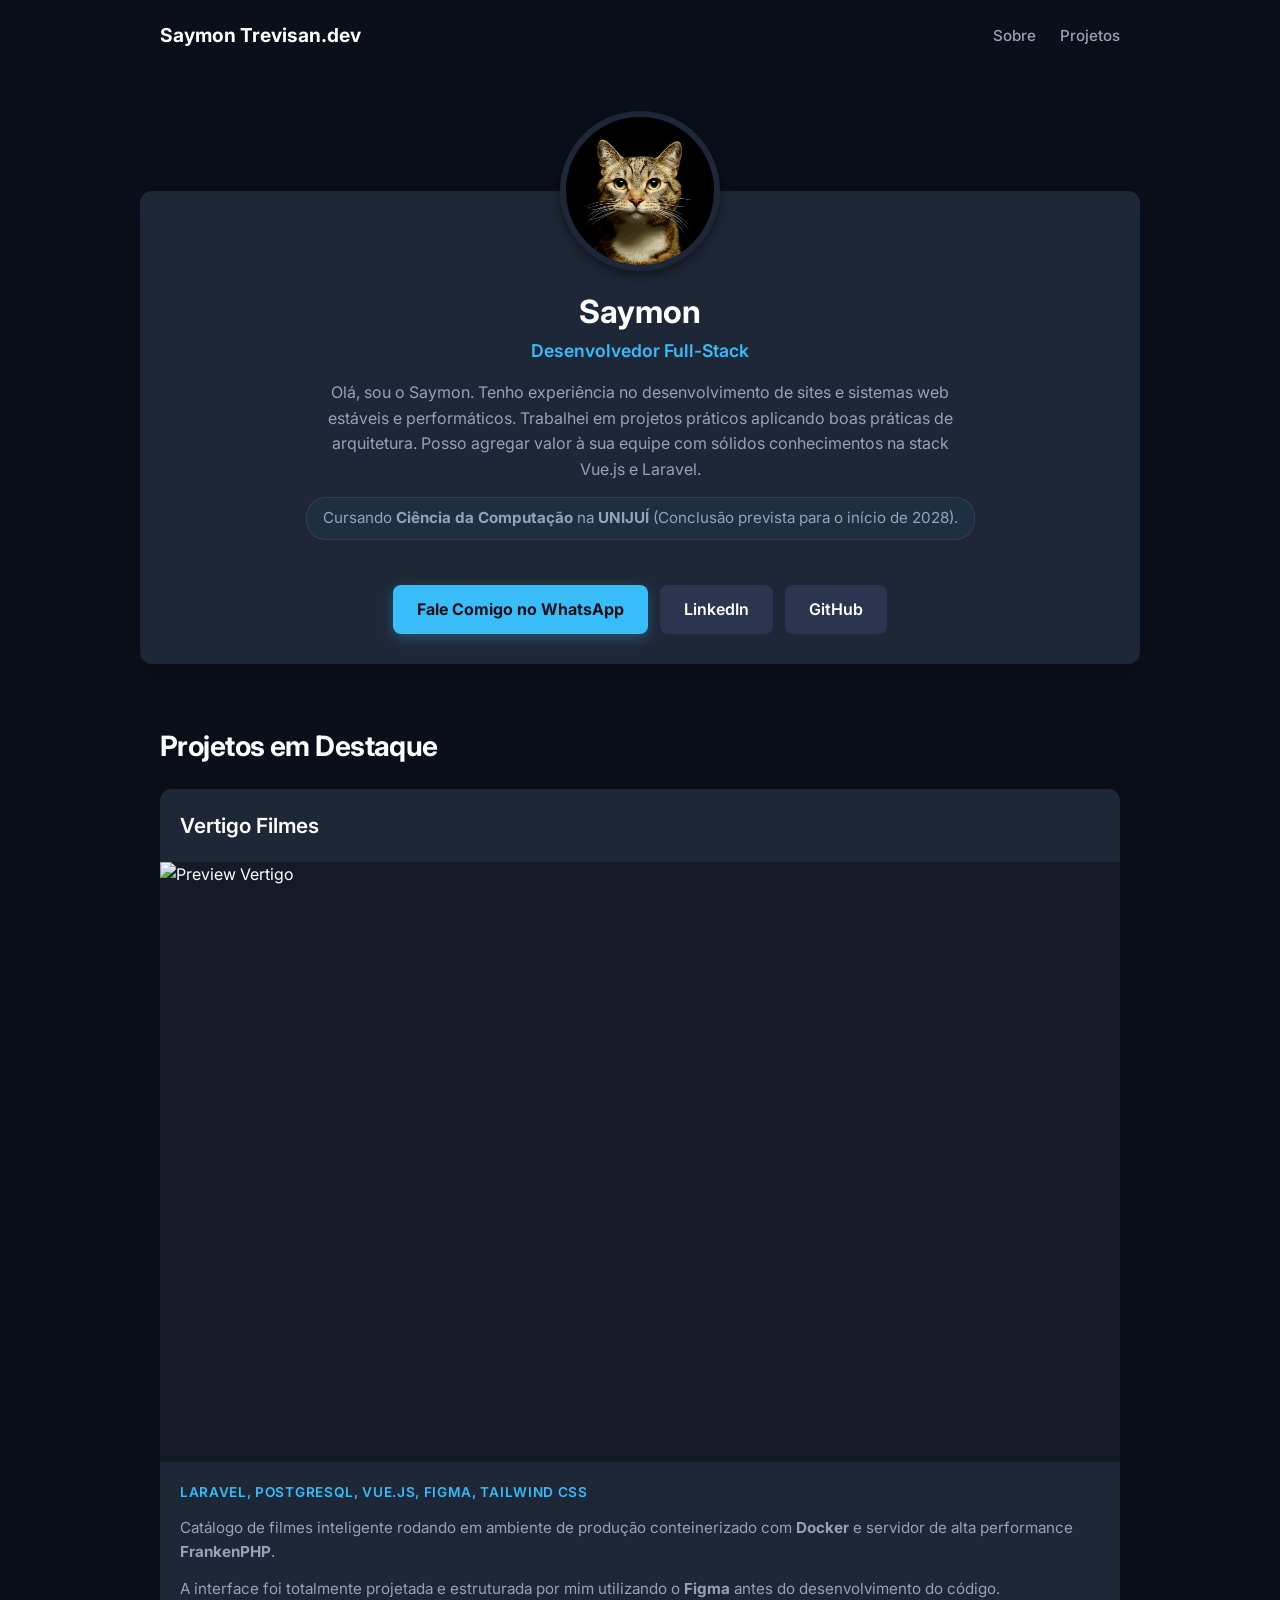
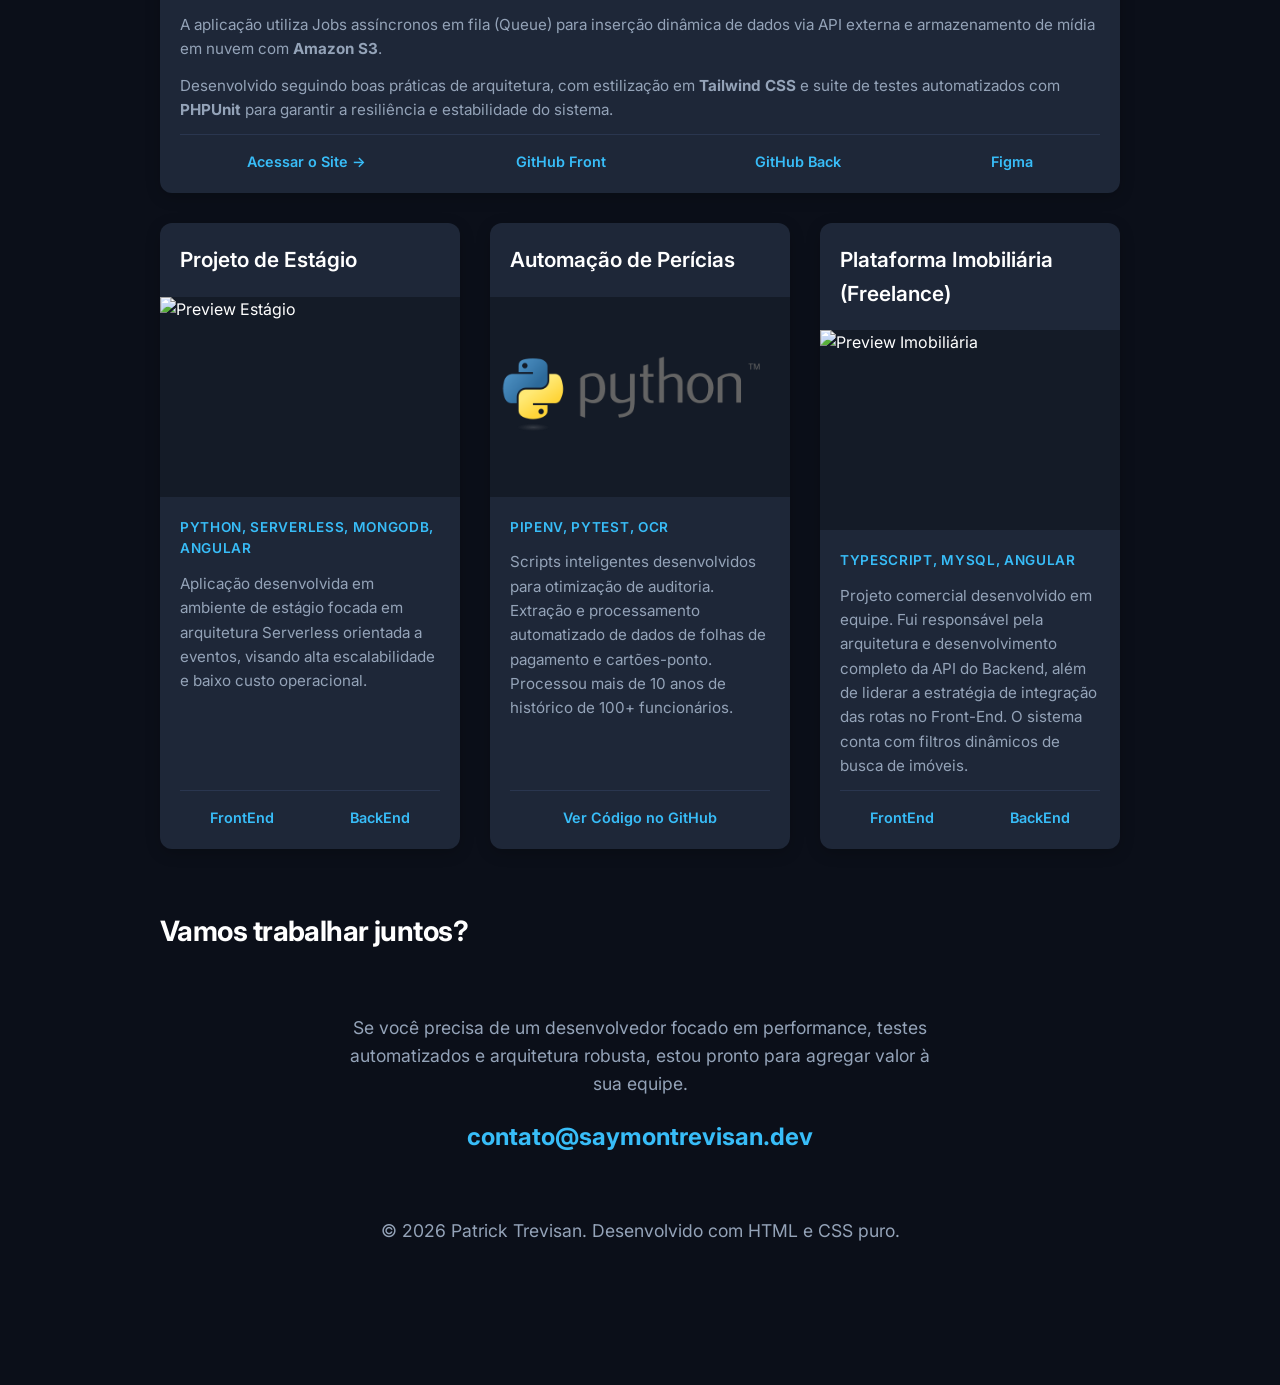
==== index.html @ c5be0ca6 "first commit" ====
<!DOCTYPE html>
<html lang="pt-BR">

<head>
    <meta charset="UTF-8">
    <meta name="viewport" content="width=device-width, initial-scale=1.0">
    <title>Saymon | Portfolio</title>
    <link rel="stylesheet" href="style.css">
    <link rel="preconnect" href="https://fonts.googleapis.com">
    <link rel="preconnect" href="https://fonts.gstatic.com" crossorigin>
    <link href="https://fonts.googleapis.com/css2?family=Inter:wght@400;500;600;700&display=swap" rel="stylesheet">
</head>

<body>

    <header class="header">
        <a href="/">Saymon Trevisan.dev</a>
        <nav>
            <ul class="menu">
                <li><a href="#sobre">Sobre</a></li>
                <li><a href="#projetos">Projetos</a></li>
            </ul>
        </nav>
    </header>

    <div class="container" id="sobre">
        <img src="./assets/pfp.avif" alt="Avatar" class="pfp">
        <h1 class="profile-name">Saymon</h1>
        <p class="profile-role">Desenvolvedor Full-Stack</p>
        <p class="profile-bio">
            Olá, sou o Saymon. Tenho experiência no desenvolvimento de sites e sistemas web estáveis e performáticos.
            Trabalhei em projetos práticos aplicando boas práticas de arquitetura. Posso agregar valor à sua equipe
            com sólidos conhecimentos na stack Vue.js e Laravel.
        </p>
        <p class="profile-education">
            Cursando <strong>Ciência da Computação</strong> na <strong>UNIJUÍ</strong> (Conclusão prevista para o
            início de 2028).
        </p>
        <div class="links-group">
            <div class="links-group">
                <a href="https://wa.me/55991580880" target="_blank" class="btn-primary">Fale Comigo no
                    WhatsApp</a>
                <a href="https://www.linkedin.com/in/saymon-patrick-trevisan-3903303b5/?skipRedirect=true"
                    target="_blank" class="btn-secondary">LinkedIn</a>
                <a href="https://github.com/saymonp" target="_blank" class="btn-secondary">GitHub</a>
            </div>
        </div>
    </div>

    <h2 class="section-title" id="projetos">Projetos em Destaque</h2>

    <div class="project-featured">
        <div class="card-projeto">
            <div class="card-header">
                <h3 class="card-title">Vertigo Filmes</h3>

            </div>
            <div class="project-img-wrapper featured">
                <img src="./assets/vertigo.click_(Nest Hub Max).png" class="project-thumb" alt="Preview Vertigo">
            </div>
            <div class="card-body">
                <span class="tech-text">Laravel, PostgreSQL, Vue.js, Figma, Tailwind CSS</span>
                <p class="project-desc">
                    Catálogo de filmes inteligente rodando em ambiente de produção conteinerizado com
                    <strong>Docker</strong> e servidor de alta performance <strong>FrankenPHP</strong>.
                </p>
                <p class="project-desc">
                    A interface foi totalmente projetada e estruturada por mim utilizando o <strong>Figma</strong> antes
                    do desenvolvimento do código.</p>
                <p class="project-desc">
                    A aplicação utiliza Jobs assíncronos em fila (Queue) para inserção dinâmica de dados via API externa
                    e armazenamento de mídia em nuvem com <strong>Amazon S3</strong>.</p>
                <p class="project-desc">
                    Desenvolvido seguindo boas práticas de arquitetura, com estilização em <strong>Tailwind CSS</strong>
                    e suite de testes automatizados com <strong>PHPUnit</strong> para garantir a resiliência e
                    estabilidade do sistema.
                </p>

                <div class="project-links">
                    <a href="https://vertigo.click" target="_blank">Acessar o Site →</a>
                    <a href="https://github.com/saymonp/frontend-movies" target="_blank">GitHub Front</a>
                    <a href="https://github.com/saymonp/backend-movie-app" target="_blank">GitHub Back</a>
                    <a href="https://www.figma.com/design/i3VtVMKiytlzSAW8y6DPcH/Vertigo?node-id=0-1&t=pUc4vuOBr2vg4rLE-1"
                        target="_blank">Figma</a>
                </div>
            </div>
        </div>
    </div>

    <div class="grid-projetos">

        <div class="card-projeto">
            <div class="card-header">
                <h3 class="card-title">Projeto de Estágio</h3>

            </div>
            <div class="project-img-wrapper">
                <img src="./assets/estagio3.png" class="project-thumb" alt="Preview Estágio">
            </div>
            <div class="card-body">
                <span class="tech-text">Python, Serverless, MongoDB, Angular</span>
                <p class="project-desc">Aplicação desenvolvida em ambiente de estágio focada em arquitetura Serverless
                    orientada a eventos, visando alta escalabilidade e baixo custo operacional.</p>
                <div class="project-links">
                    <a href="https://github.com/saymonp/frontend-estagio">FrontEnd</a>
                    <a href="">BackEnd</a>
                </div>
            </div>
        </div>

        <div class="card-projeto">
            <div class="card-header">
                <h3 class="card-title">Automação de Perícias</h3>

            </div>
            <div class="project-img-wrapper">
                <img src="./assets/330px-Python_logo_and_wordmark.svg.png" class="project-thumb-python"
                    style="object-fit: contain; padding: 10px;" alt="Python Logo">
            </div>
            <div class="card-body">
                <span class="tech-text">Pipenv, PyTest, OCR</span>
                <p class="project-desc">Scripts inteligentes desenvolvidos para otimização de auditoria. Extração e
                    processamento automatizado de dados de folhas de pagamento e cartões-ponto. Processou mais de 10
                    anos de histórico de 100+ funcionários.</p>
                <div class="project-links">
                    <a href="https://github.com/saymonp/rex-search">Ver Código no GitHub</a>
                </div>
            </div>
        </div>

        <div class="card-projeto">
            <div class="card-header">
                <h3 class="card-title">Plataforma Imobiliária (Freelance)</h3>
            </div>
            <div class="project-img-wrapper">
                <img src="./assets/jf4.png" class="project-thumb" alt="Preview Imobiliária">
            </div>
            <div class="card-body">
                <span class="tech-text">TypeScript, MySQL, Angular</span>
                <p class="project-desc">Projeto comercial desenvolvido em equipe. Fui responsável pela arquitetura e
                    desenvolvimento completo da API do Backend, além de liderar a estratégia de integração das rotas no
                    Front-End. O sistema conta com filtros dinâmicos de busca de imóveis.</p>
                <div class="project-links">
                    <a href="#">FrontEnd</a>
                    <a href="#">BackEnd</a>
                </div>
            </div>
        </div>

    </div>
    <h2 class="section-title">Vamos trabalhar juntos?</h2>
    <div class="container-contato">
        <p>Se você precisa de um desenvolvedor focado em performance, testes automatizados e arquitetura robusta, estou
            pronto para agregar valor à sua equipe.</p>
        <a href="mailto:contato@saymontrevisan.dev" class="email-link">contato@saymontrevisan.dev</a>
        <div class="footer-credits">
            <p>© 2026 Patrick Trevisan. Desenvolvido com HTML e CSS puro.</p>
        </div>
    </div>
</body>

</html>
---- style.css ----
/* Configurações Globais e Variáveis */
:root {
  --bg-main: #0B0F19;
  --bg-card: #1E2738;
  --text-primary: #FFFFFF;
  --text-secondary: #94A3B8;
  --accent: #38BDF8; /* Azul neon moderno */
  --accent-hover: #7DD3FC;
  --border-radius: 12px;
}

* {
  box-sizing: border-box;
  margin: 0;
  padding: 0;
}

body {
  background-color: var(--bg-main);
  color: var(--text-primary);
  font-family: 'Inter', -apple-system, BlinkMacSystemFont, "Segoe UI", Roboto, sans-serif;
  line-height: 1.6;
  padding-bottom: 80px;
}

/* Header & Menu */
.header {
  display: flex;
  justify-content: space-between;
  align-items: center;
  max-width: 1000px;
  margin: 0 auto;
  padding: 20px;
}

.header a {
  color: var(--text-primary);
  text-decoration: none;
  font-weight: bold;
  font-size: 1.2rem;
}

.menu {
  display: flex;
  list-style: none;
  gap: 24px;
}

.menu a {
  font-size: 0.95rem;
  font-weight: 500;
  color: var(--text-secondary);
  transition: color 0.2s;
}

.menu a:hover {
  color: var(--accent);
}

/* Títulos Seção */
.section-title {
  max-width: 1000px;
  margin: 60px auto 20px auto;
  padding: 0 20px;
  font-size: 1.75rem;
  font-weight: 700;
  letter-spacing: -0.02em;
}

/* Container de Perfil */
.container {
  display: flex;
  flex-direction: column;
  max-width: 1000px;
  align-items: center;
  background: var(--bg-card);
  margin: 120px auto 40px auto;
  border-radius: var(--border-radius);
  padding: 30px;
  box-shadow: 0 10px 25px -5px rgba(0, 0, 0, 0.3);
  text-align: center;
}

.pfp {
  width: 160px;
  height: 160px;
  border-radius: 50%;
  object-fit: cover;
  margin-top: -110px;
  border: 6px solid var(--bg-card);
  box-shadow: 0 4px 12px rgba(0,0,0,0.5);
}

.profile-name {
  font-size: 2rem;
  margin-top: 15px;
  font-weight: 700;
}

.profile-role {
  color: var(--accent);
  font-size: 1.1rem;
  font-weight: 600;
  margin-bottom: 15px;
}

.profile-bio {
  color: var(--text-secondary);
  max-width: 650px;
  margin-bottom: 20px;
  font-size: 1rem;
}

/* Links Globais / Botões */
.links-group {
  display: flex;
  gap: 16px;
}

.links-group a, .project-links a {
  color: var(--accent);
  text-decoration: none;
  font-weight: 600;
  transition: color 0.2s;
}

.links-group a:hover, .project-links a:hover {
  color: var(--accent-hover);
}

/* Layout de Projetos */
.project-featured {
  max-width: 1000px;
  margin: 0 auto 30px auto;
  padding: 0 20px;
}

.grid-projetos {
  display: grid;
  grid-template-columns: repeat(auto-fit, minmax(300px, 1fr));
  max-width: 1000px;
  margin: 0 auto;
  padding: 0 20px;
  gap: 30px;
}

/* Card de Projeto */
.card-projeto {
  background: var(--bg-card);
  border-radius: var(--border-radius);
  overflow: hidden; /* Garante que a imagem não saia das bordas arredondadas */
  display: flex;
  flex-direction: column;
  box-shadow: 0 4px 15px rgba(0, 0, 0, 0.2);
  transition: transform 0.2s, box-shadow 0.2s;
}

.card-projeto:hover {
  transform: translateY(-4px);
  box-shadow: 0 12px 24px rgba(0, 0, 0, 0.3);
}

/* Cabeçalho do Card (Título + Ícones das Techs) */
.card-header {
  display: flex;
  justify-content: space-between;
  align-items: center;
  padding: 20px;
}

.card-title {
  font-size: 1.3rem;
  font-weight: 600;
}

.tech-badges {
  display: flex;
  gap: 8px;
  align-items: center;
}

.tech-icon {
  width: 24px;
  height: 24px;
  object-fit: contain;
}

/* Imagens dos Projetos */
.project-img-wrapper {
  width: 100%;
  height: 200px; 
  overflow: hidden;
  background: #141b27;
}

.project-img-wrapper.featured {
  height: 600px;
}

.project-thumb {
  width: 100%;
  height: 100%;
  object-fit: cover; 
  object-position: top center;
  align-self: center;
}

.project-thumb-python {
  width: 100%;
  height: 100%;
}

/* Corpo do Card */
.card-body {
  padding: 20px;
  display: flex;
  flex-direction: column;
  gap: 12px;
  flex-grow: 1; /* Força os botões a ficarem alinhados embaixo */
}

.tech-text {
  font-size: 0.85rem;
  color: var(--accent);
  font-weight: 600;
  text-transform: uppercase;
  letter-spacing: 0.05em;
}

.project-desc {
  color: var(--text-secondary);
  font-size: 0.95rem;
}

.project-links {
  display: flex;
  gap: 16px;
  margin-top: auto; /* Empurra os links para o rodapé do card */
  padding-top: 15px;
  border-top: 1px solid #2A364F;
  font-size: 0.9rem;
  justify-content: space-around;
}

/* Botões CTA */
.links-group {
  display: flex;
  gap: 12px;
  flex-wrap: wrap;
  justify-content: center;
  margin-top: 10px;
}

.btn-primary {
  background-color: var(--accent);
  color: #0B0F19 !important; /* Texto escuro no botão claro */
  padding: 12px 24px;
  border-radius: 8px;
  font-weight: 700 !important;
  text-decoration: none;
  transition: background-color 0.2s, transform 0.1s;
  box-shadow: 0 4px 14px rgba(56, 189, 248, 0.3);
}

.btn-primary:hover {
  background-color: var(--accent-hover);
  transform: translateY(-1px);
}

.btn-primary:active {
  transform: translateY(0);
}

.btn-secondary {
  background-color: #2A364F;
  color: var(--text-primary) !important;
  padding: 12px 24px;
  border-radius: 8px;
  font-weight: 600 !important;
  text-decoration: none;
  transition: background-color 0.2s;
}

.btn-secondary:hover {
  background-color: #3B4B6E;
  color: var(--text-primary) !important;
}

/* Seção de Contato Final */
.container-contato {
  max-width: 1000px;
  margin: 0 auto;
  padding: 40px 20px;
  text-align: center;
}

.container-contato p {
  color: var(--text-secondary);
  max-width: 600px;
  margin: 0 auto 20px auto;
  font-size: 1.1rem;
}

.email-link {
  font-size: 1.5rem;
  color: var(--accent);
  text-decoration: none;
  font-weight: 700;
  border-bottom: 2px solid transparent;
  transition: border-color 0.2s, color 0.2s;
}

.email-link:hover {
  color: var(--accent-hover);
  border-color: var(--accent-hover);
}

.footer-credits {
  margin-top: 60px;
  font-size: 0.85rem;
  color: #475569;
}

.profile-education {
  color: var(--text-secondary);
  font-size: 0.95rem;
  margin-top: -5px;
  margin-bottom: 25px;
  background: rgba(56, 189, 248, 0.05); /* Fundo azul sutil */
  padding: 8px 16px;
  border-radius: 20px;
  display: inline-block;
  border: 1px solid rgba(56, 189, 248, 0.15);
}
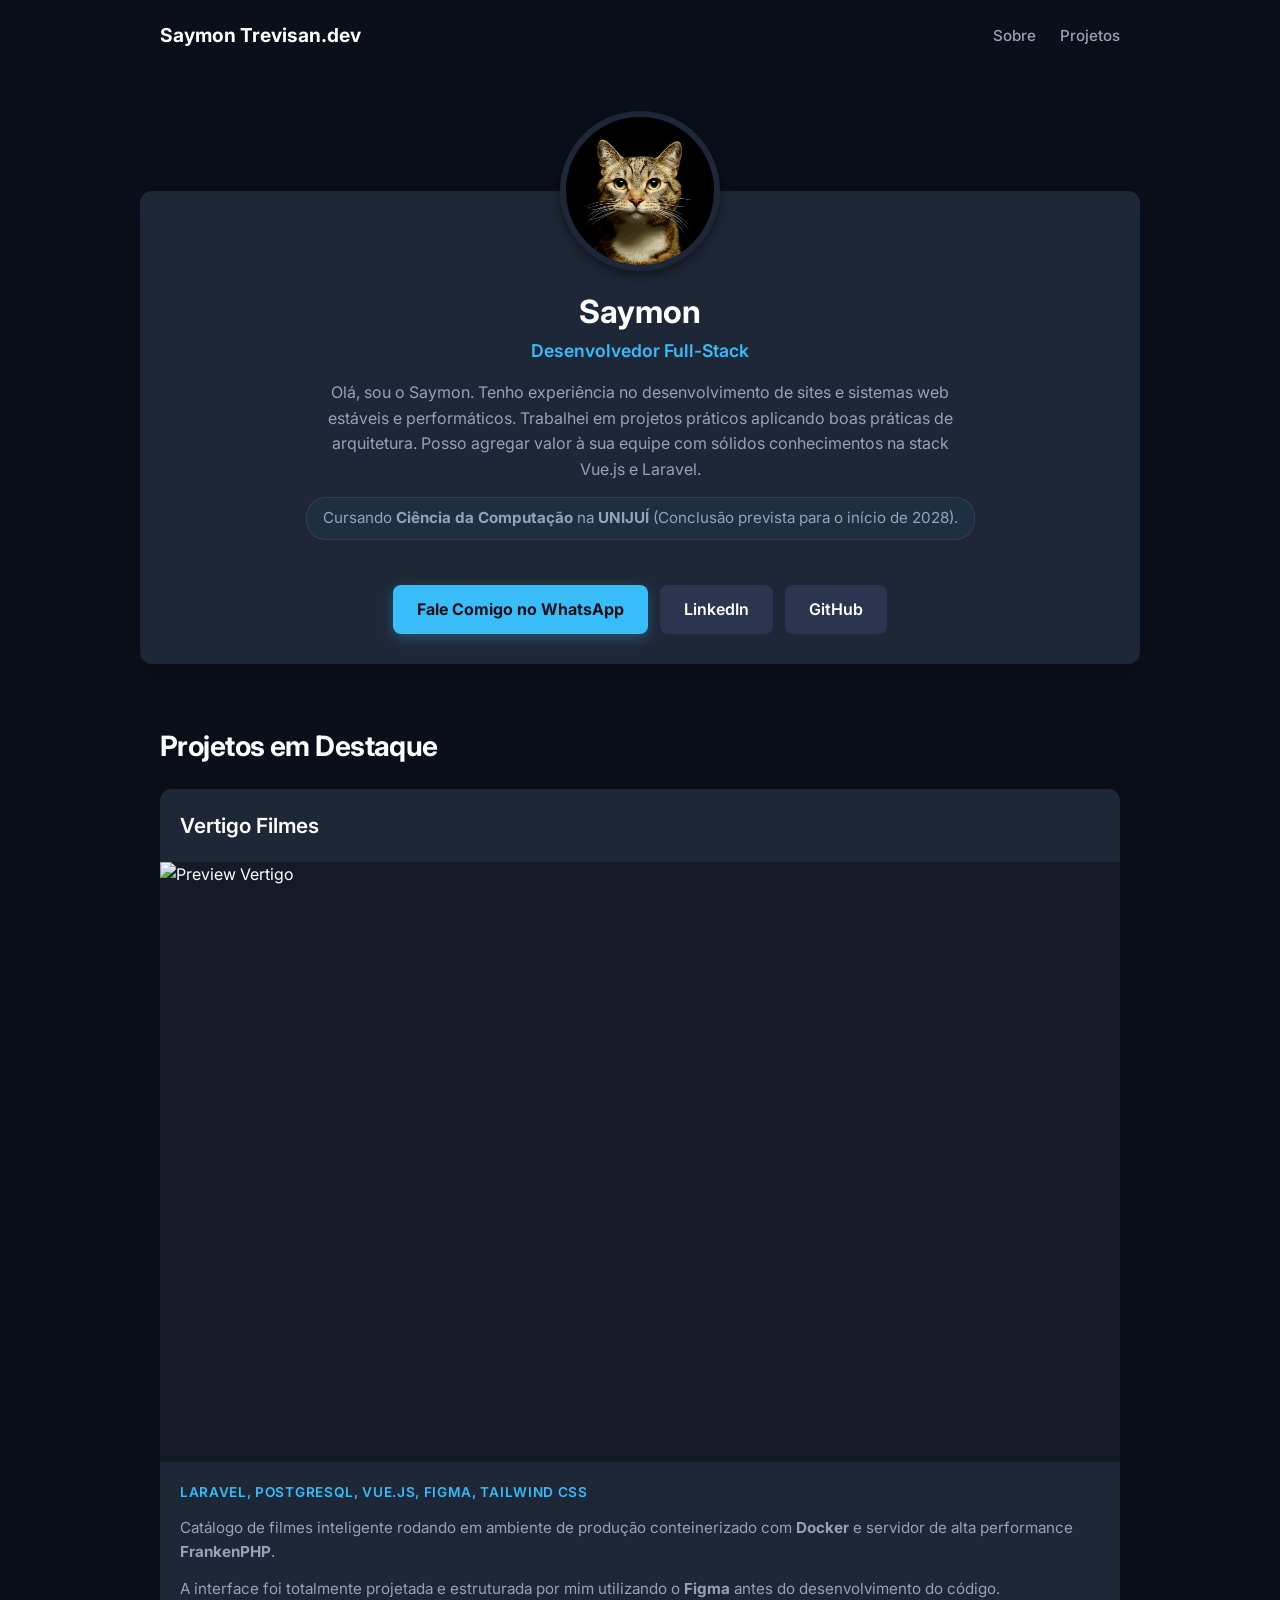
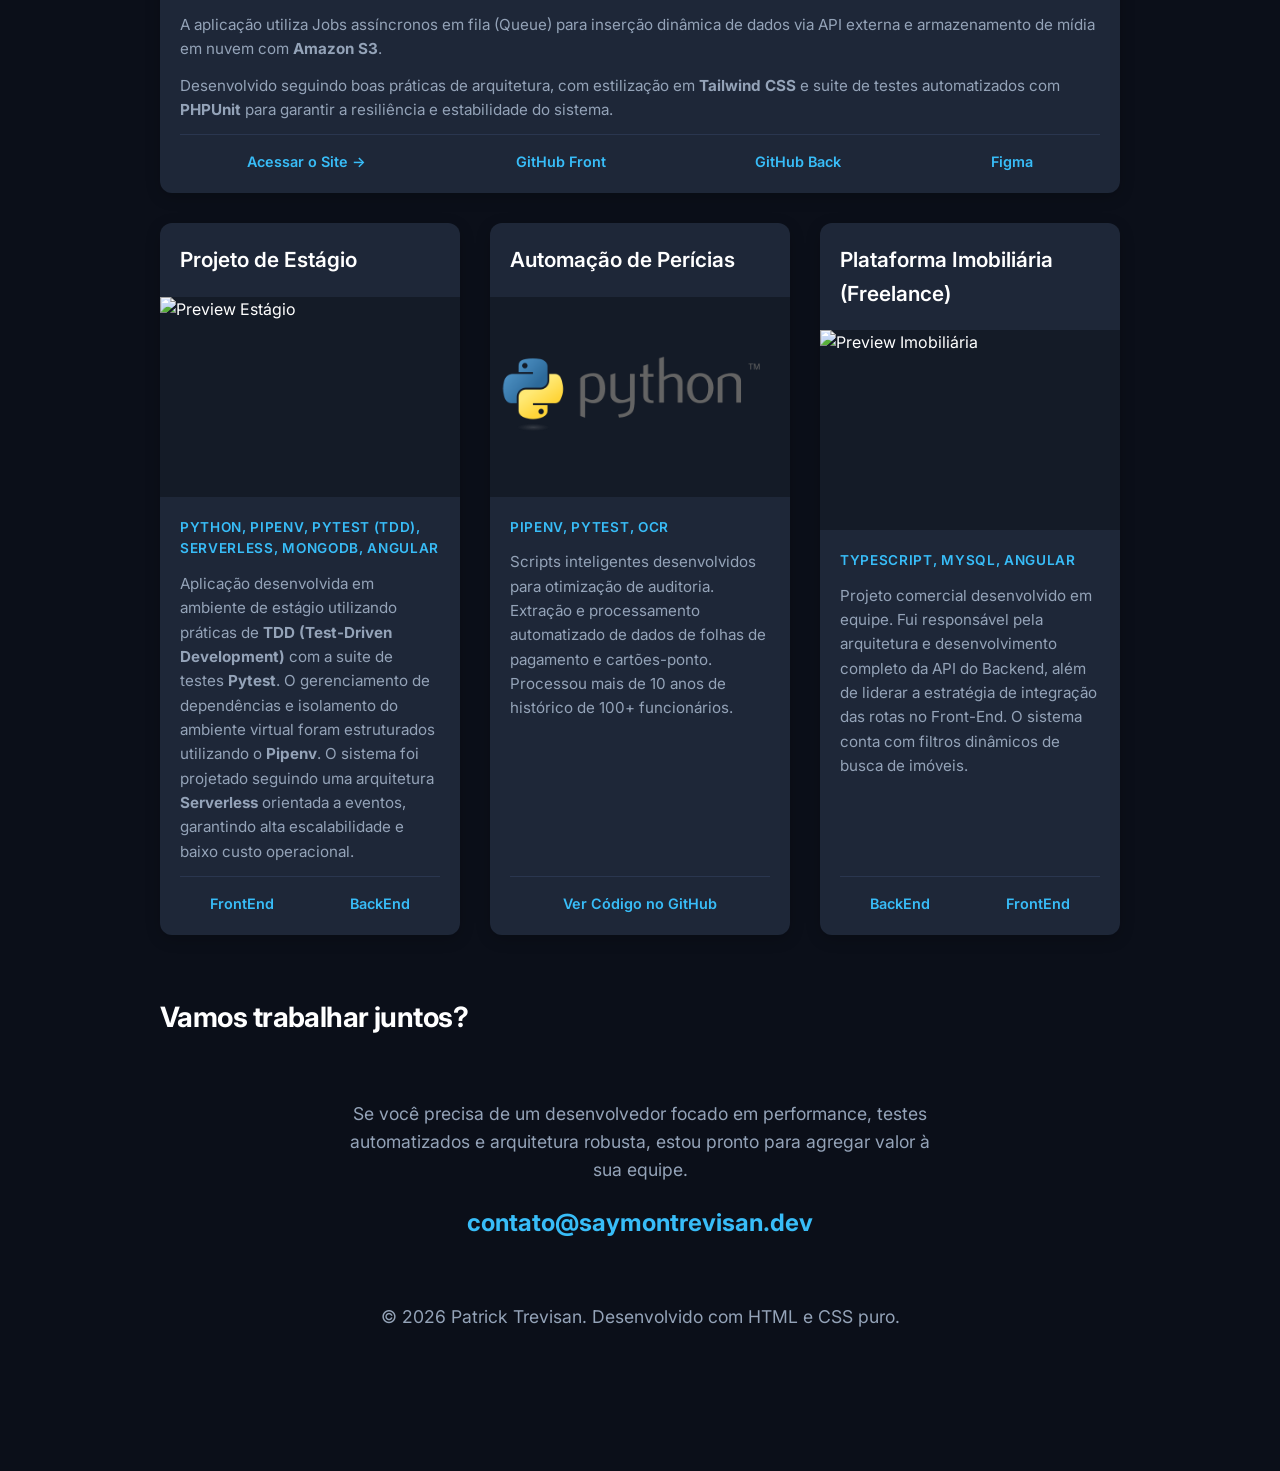
==== commit 5ca8d64b: "Adicionado mais informações nos projetos" ====
--- a/index.html
+++ b/index.html
@@ -98,12 +98,16 @@
                 <img src="./assets/estagio3.png" class="project-thumb" alt="Preview Estágio">
             </div>
             <div class="card-body">
-                <span class="tech-text">Python, Serverless, MongoDB, Angular</span>
-                <p class="project-desc">Aplicação desenvolvida em ambiente de estágio focada em arquitetura Serverless
-                    orientada a eventos, visando alta escalabilidade e baixo custo operacional.</p>
+                <span class="tech-text">Python, Pipenv, Pytest (TDD), Serverless, MongoDB, Angular</span>
+                <p class="project-desc">Aplicação desenvolvida em ambiente de estágio utilizando práticas de <strong>TDD
+                        (Test-Driven Development)</strong> com a suite de testes <strong>Pytest</strong>.
+                    O gerenciamento de dependências e isolamento do ambiente virtual foram estruturados utilizando o
+                    <strong>Pipenv</strong>.
+                    O sistema foi projetado seguindo uma arquitetura <strong>Serverless</strong> orientada a eventos,
+                    garantindo alta escalabilidade e baixo custo operacional.</p>
                 <div class="project-links">
                     <a href="https://github.com/saymonp/frontend-estagio">FrontEnd</a>
-                    <a href="">BackEnd</a>
+                    <a href="https://github.com/saymonp/backend-estagio">BackEnd</a>
                 </div>
             </div>
         </div>
@@ -141,8 +145,8 @@
                     desenvolvimento completo da API do Backend, além de liderar a estratégia de integração das rotas no
                     Front-End. O sistema conta com filtros dinâmicos de busca de imóveis.</p>
                 <div class="project-links">
-                    <a href="#">FrontEnd</a>
-                    <a href="#">BackEnd</a>
+                    <a href="https://github.com/saymont/imobiliaria-poc-backend">BackEnd</a>
+                    <a href="https://github.com/joaovfog/imobiliaria-front-end">FrontEnd</a>
                 </div>
             </div>
         </div>
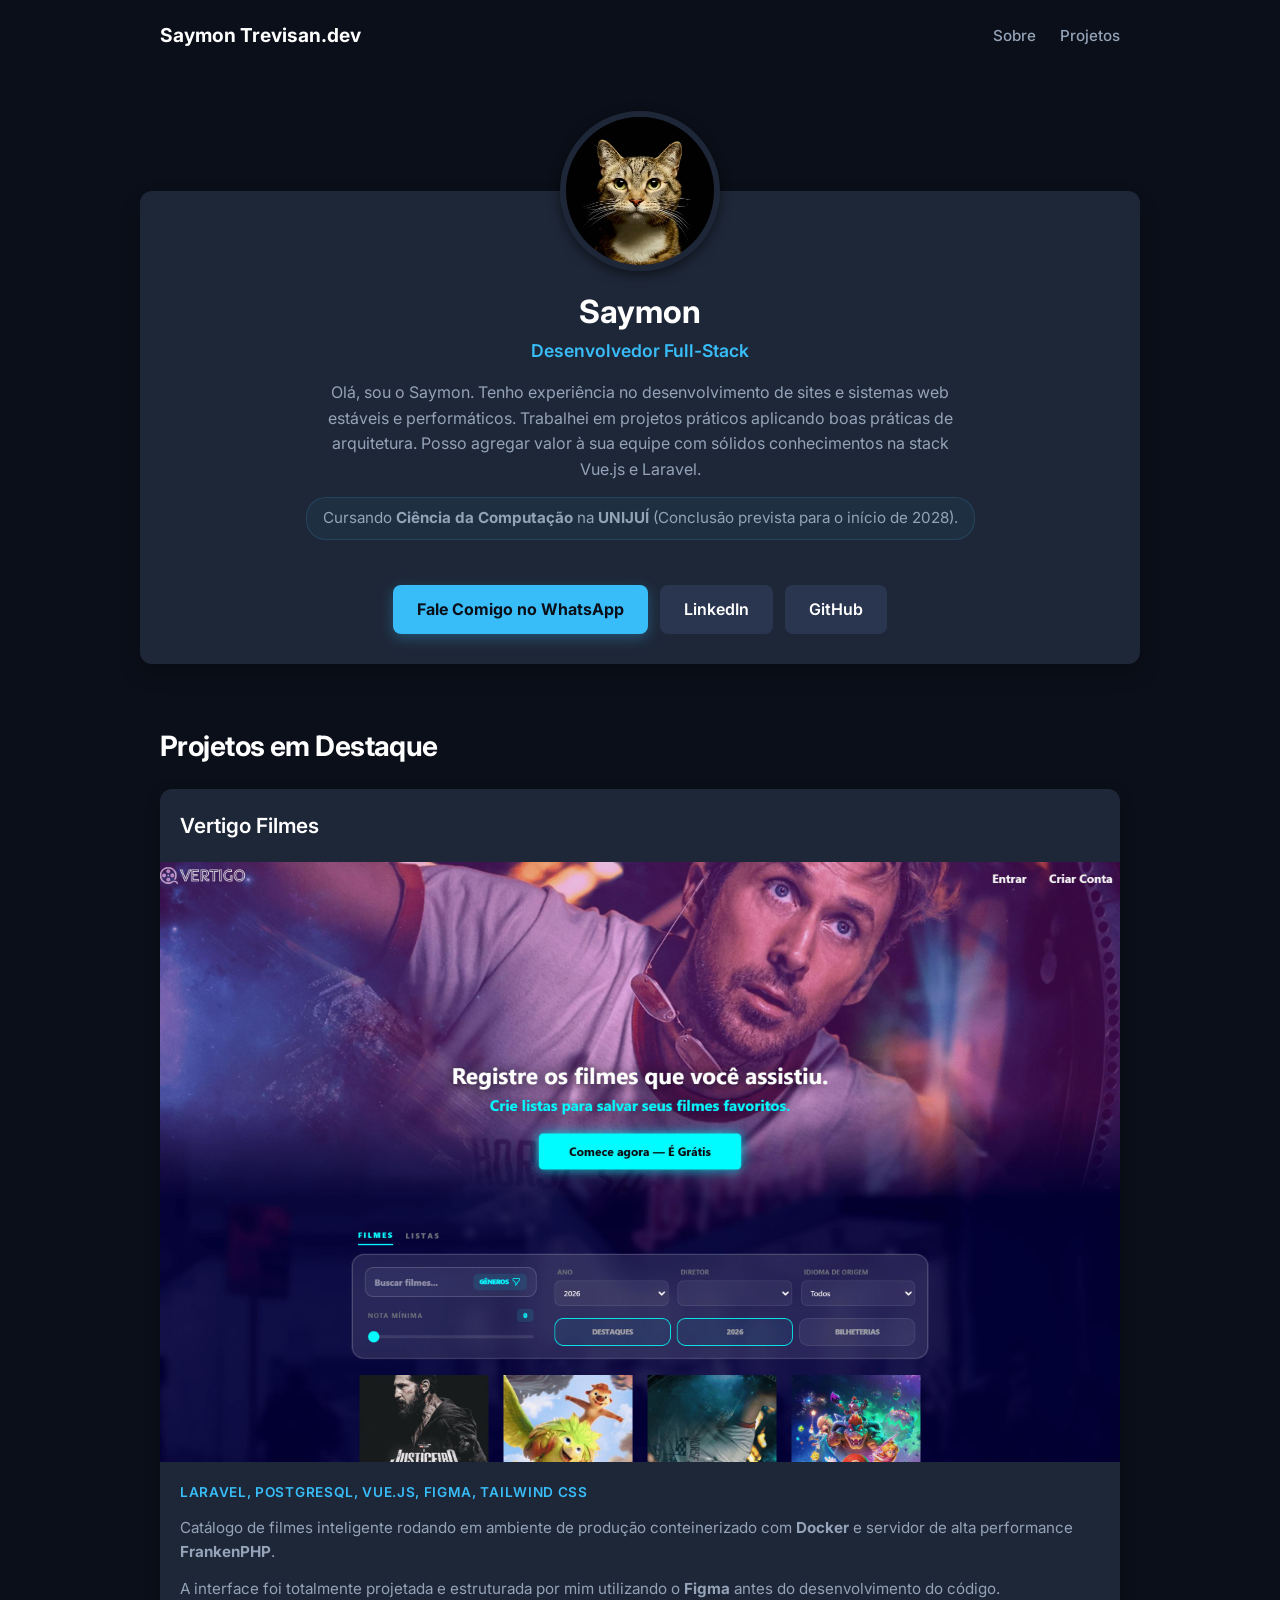
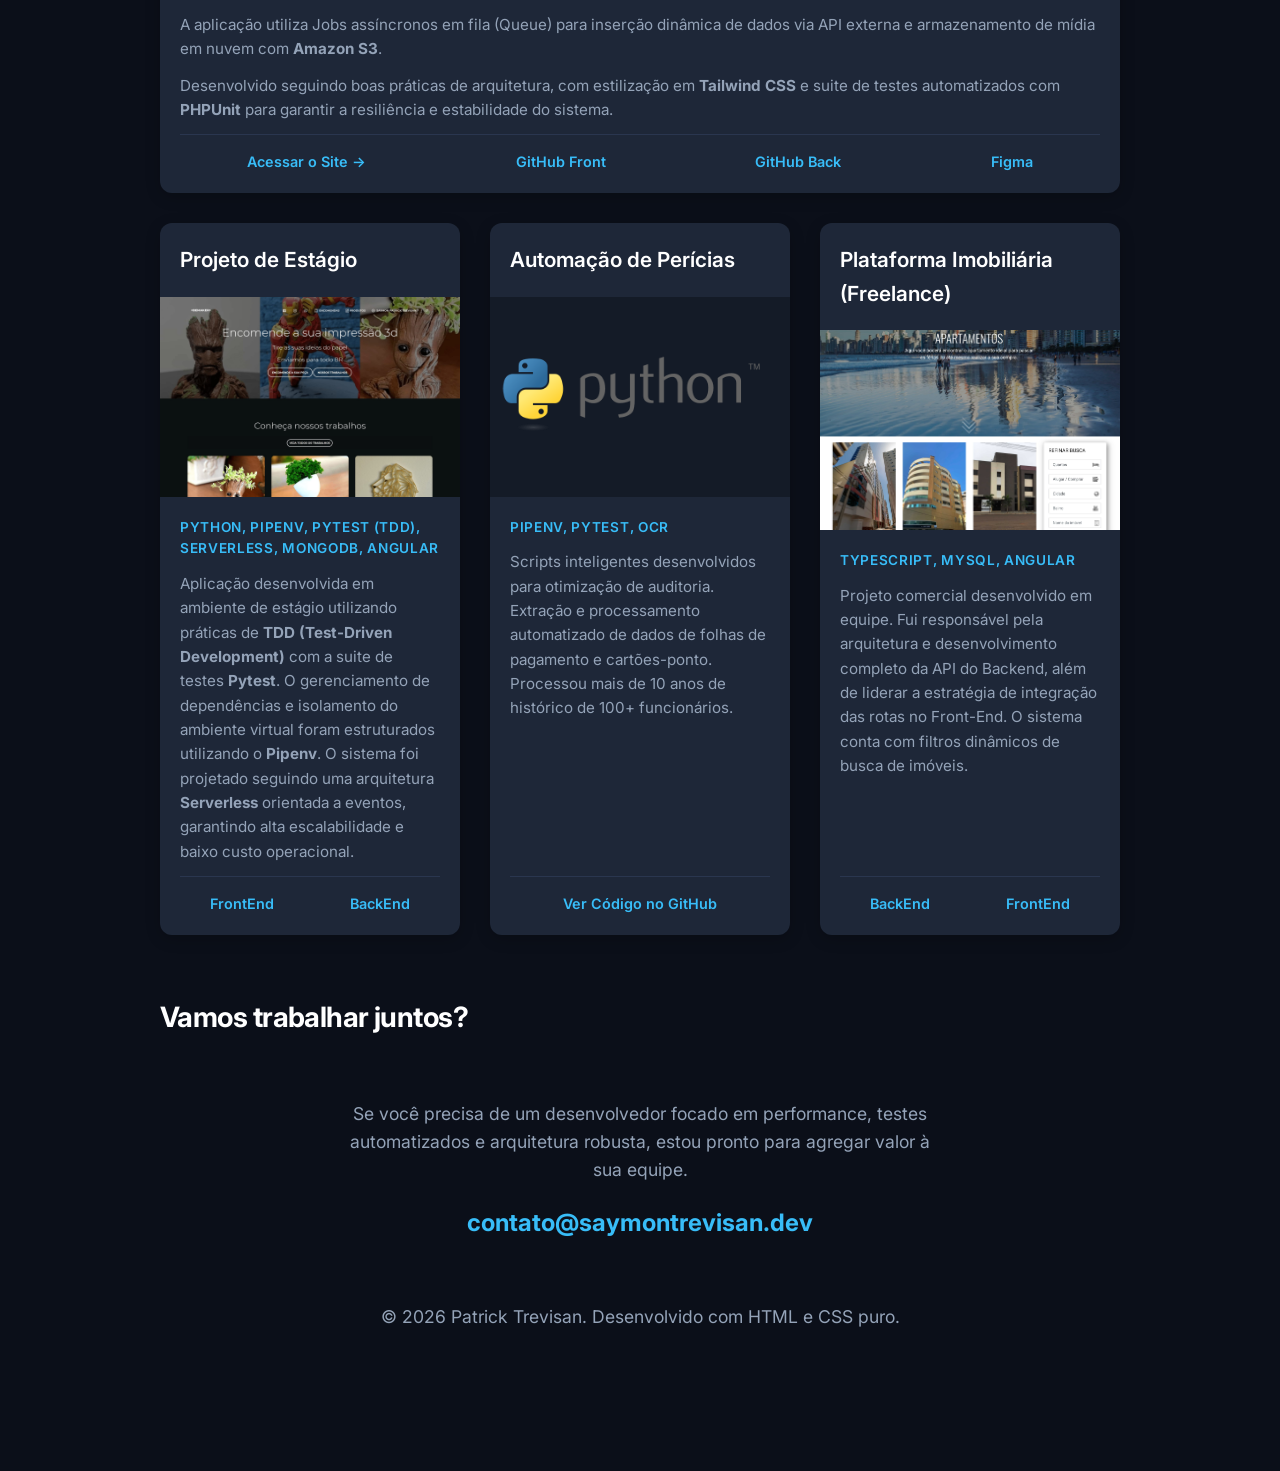
==== commit 459fccf1: "otimização das imagens" ====
--- a/index.html
+++ b/index.html
@@ -24,7 +24,7 @@
     </header>
 
     <div class="container" id="sobre">
-        <img src="./assets/pfp.avif" alt="Avatar" class="pfp">
+        <img src="./assets/pfp.jpg" alt="Avatar" class="pfp">
         <h1 class="profile-name">Saymon</h1>
         <p class="profile-role">Desenvolvedor Full-Stack</p>
         <p class="profile-bio">
@@ -56,7 +56,7 @@
 
             </div>
             <div class="project-img-wrapper featured">
-                <img src="./assets/vertigo.click_(Nest Hub Max).png" class="project-thumb" alt="Preview Vertigo">
+                <img src="./assets/vertigo.click_(Nest Hub Max).jpg" class="project-thumb" alt="Preview Vertigo">
             </div>
             <div class="card-body">
                 <span class="tech-text">Laravel, PostgreSQL, Vue.js, Figma, Tailwind CSS</span>
@@ -95,7 +95,7 @@
 
             </div>
             <div class="project-img-wrapper">
-                <img src="./assets/estagio3.png" class="project-thumb" alt="Preview Estágio">
+                <img src="./assets/estagio3.jpg" class="project-thumb" alt="Preview Estágio">
             </div>
             <div class="card-body">
                 <span class="tech-text">Python, Pipenv, Pytest (TDD), Serverless, MongoDB, Angular</span>
@@ -137,7 +137,7 @@
                 <h3 class="card-title">Plataforma Imobiliária (Freelance)</h3>
             </div>
             <div class="project-img-wrapper">
-                <img src="./assets/jf4.png" class="project-thumb" alt="Preview Imobiliária">
+                <img src="./assets/jf4.jpg" class="project-thumb" alt="Preview Imobiliária">
             </div>
             <div class="card-body">
                 <span class="tech-text">TypeScript, MySQL, Angular</span>
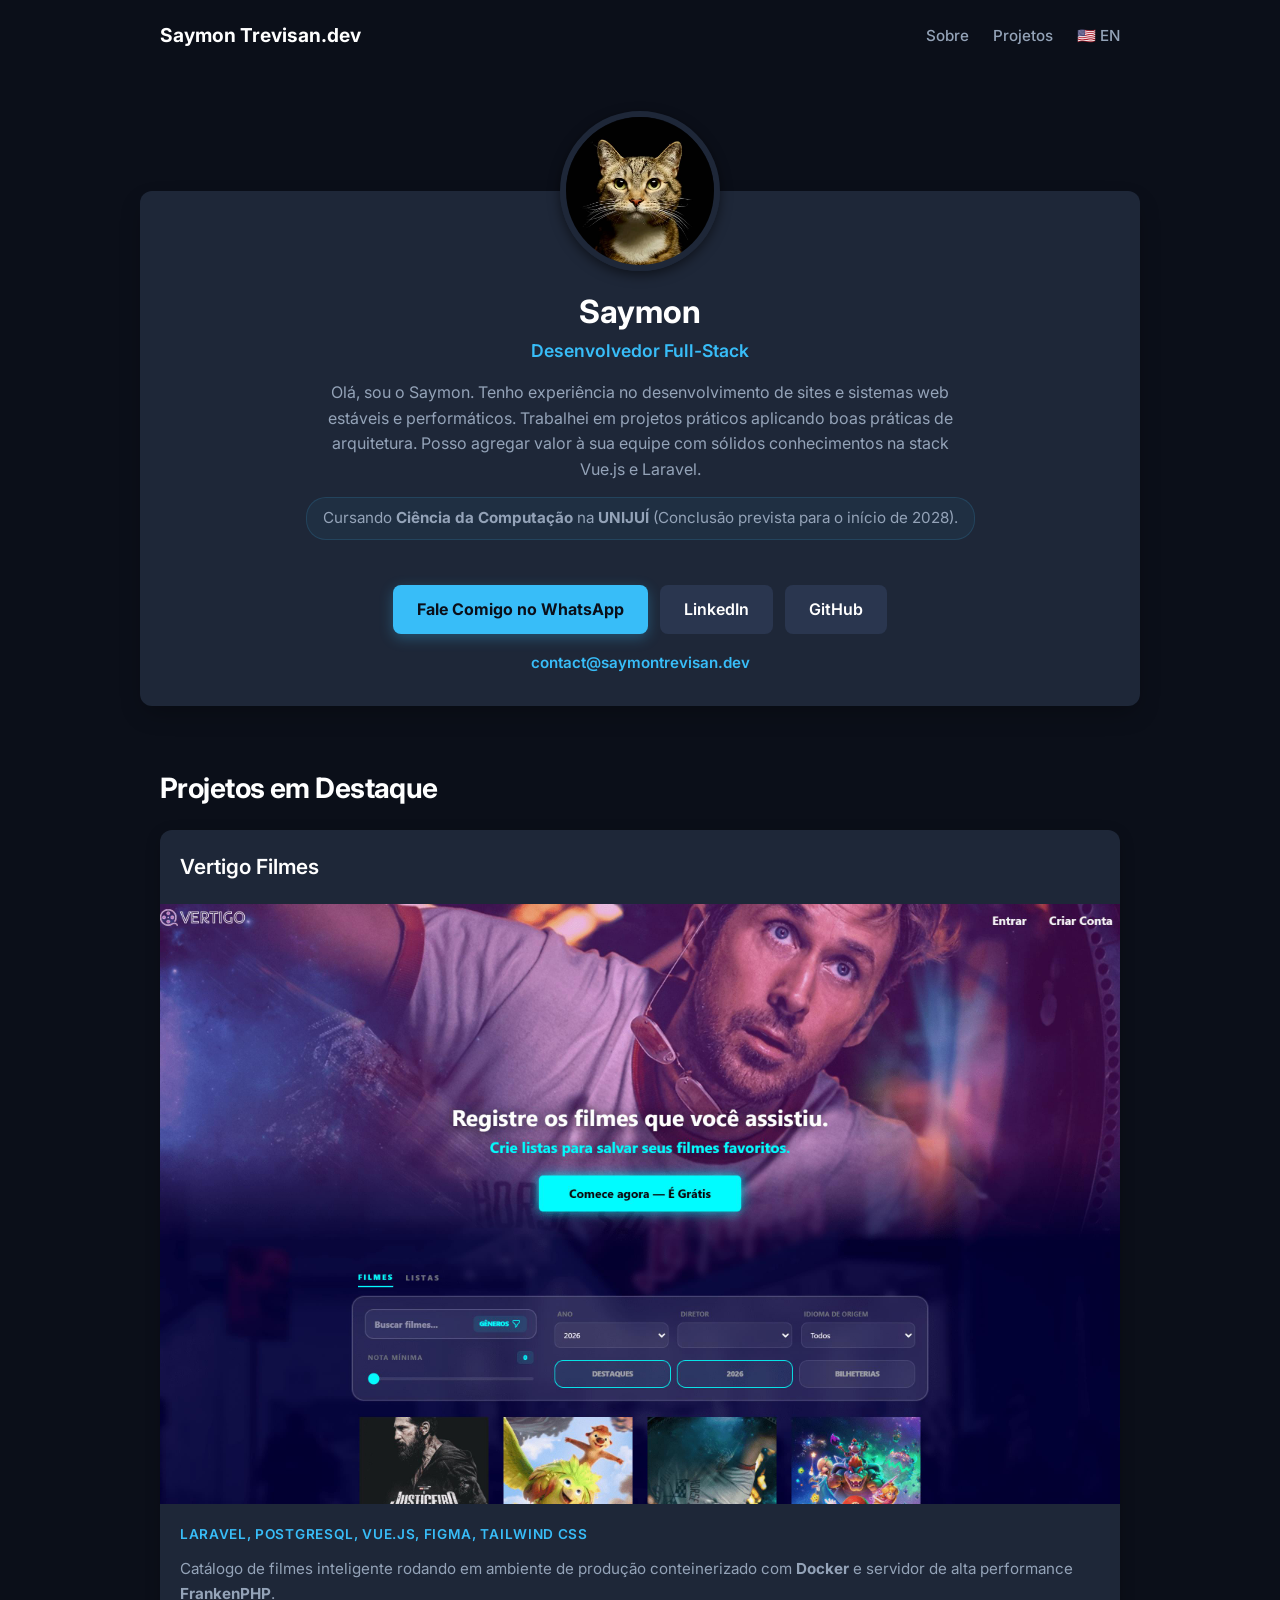
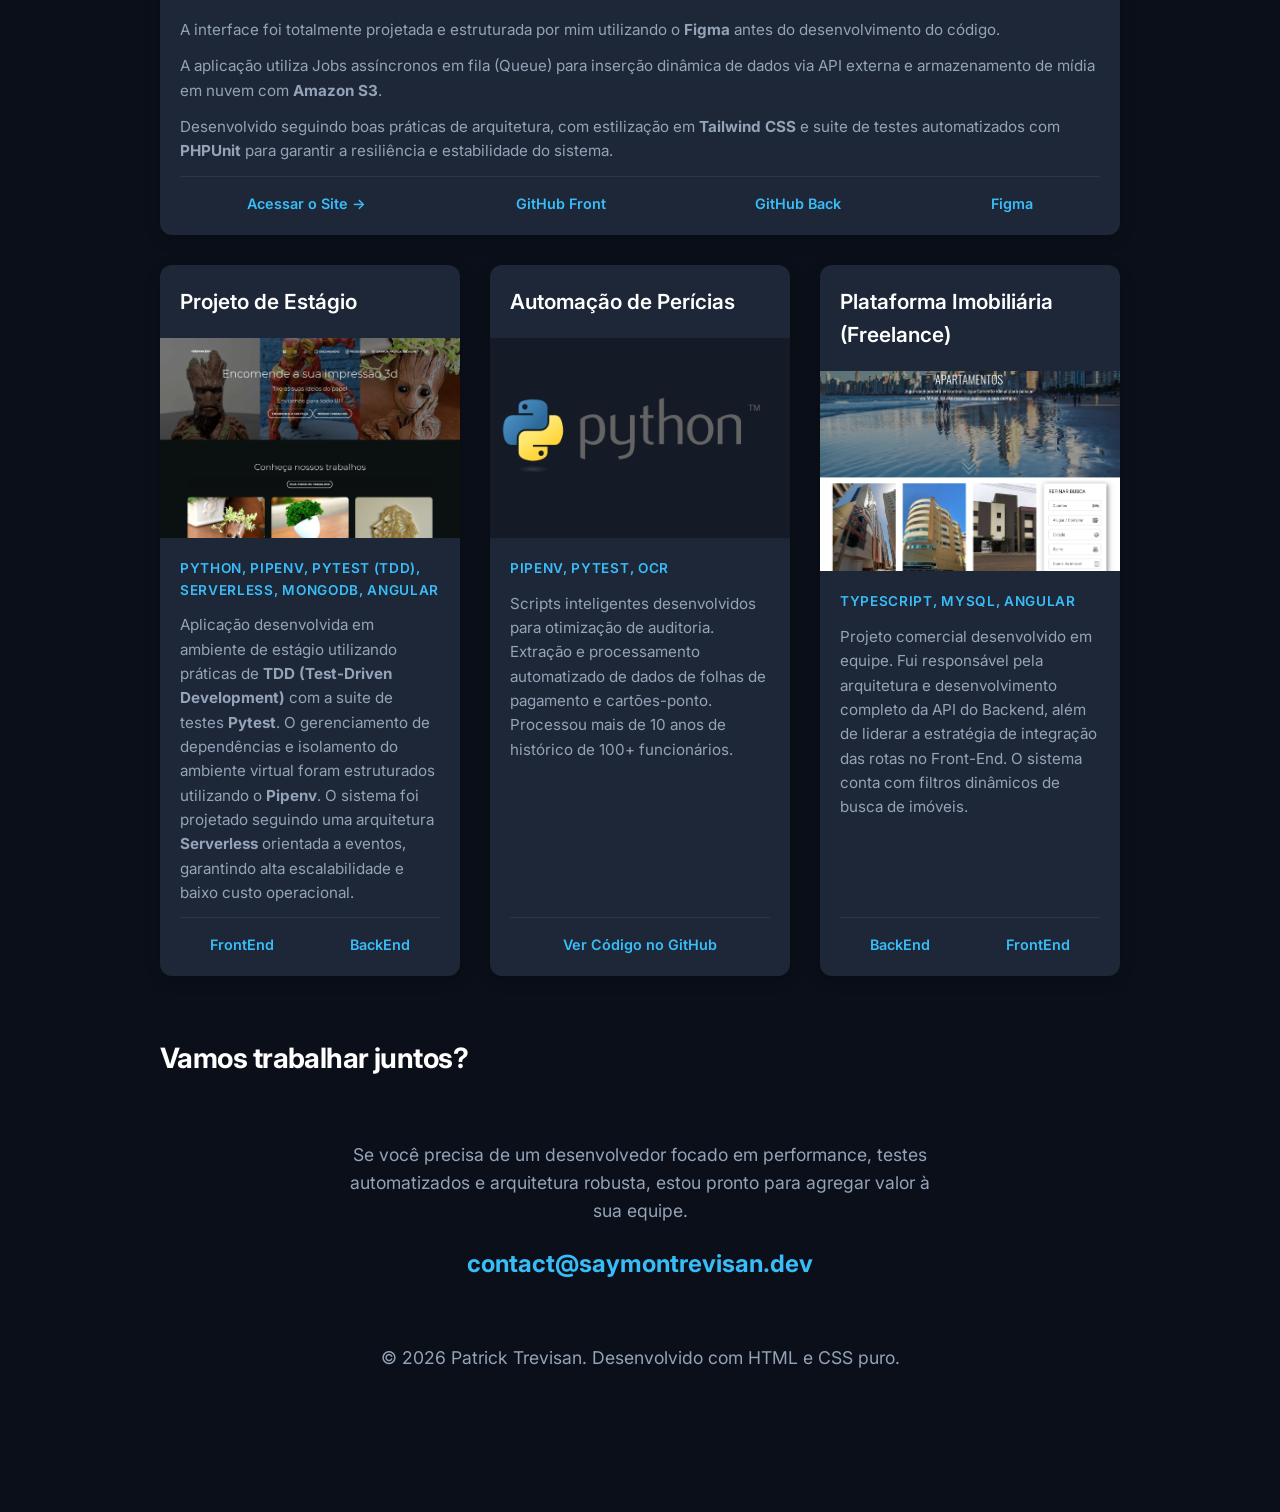
==== commit aa11188f: "versão em inglês" ====
--- a/index.html
+++ b/index.html
@@ -9,6 +9,7 @@
     <link rel="preconnect" href="https://fonts.googleapis.com">
     <link rel="preconnect" href="https://fonts.gstatic.com" crossorigin>
     <link href="https://fonts.googleapis.com/css2?family=Inter:wght@400;500;600;700&display=swap" rel="stylesheet">
+    <link rel="icon" type="image/x-icon" href="./assets/favicon.ico">
 </head>
 
 <body>
@@ -19,6 +20,7 @@
             <ul class="menu">
                 <li><a href="#sobre">Sobre</a></li>
                 <li><a href="#projetos">Projetos</a></li>
+                <li><a href="./en/">🇺🇸 EN</a></li>
             </ul>
         </nav>
     </header>
@@ -43,6 +45,7 @@
                 <a href="https://www.linkedin.com/in/saymon-patrick-trevisan-3903303b5/?skipRedirect=true"
                     target="_blank" class="btn-secondary">LinkedIn</a>
                 <a href="https://github.com/saymonp" target="_blank" class="btn-secondary">GitHub</a>
+                <a class="project-desc" style="margin-top: 5px; flex-basis: 100%;" class="email-link">contact@saymontrevisan.dev</a>
             </div>
         </div>
     </div>
@@ -156,7 +159,7 @@
     <div class="container-contato">
         <p>Se você precisa de um desenvolvedor focado em performance, testes automatizados e arquitetura robusta, estou
             pronto para agregar valor à sua equipe.</p>
-        <a href="mailto:contato@saymontrevisan.dev" class="email-link">contato@saymontrevisan.dev</a>
+        <a href="mailto:contact@saymontrevisan.dev" class="email-link">contact@saymontrevisan.dev</a>
         <div class="footer-credits">
             <p>© 2026 Patrick Trevisan. Desenvolvido com HTML e CSS puro.</p>
         </div>
